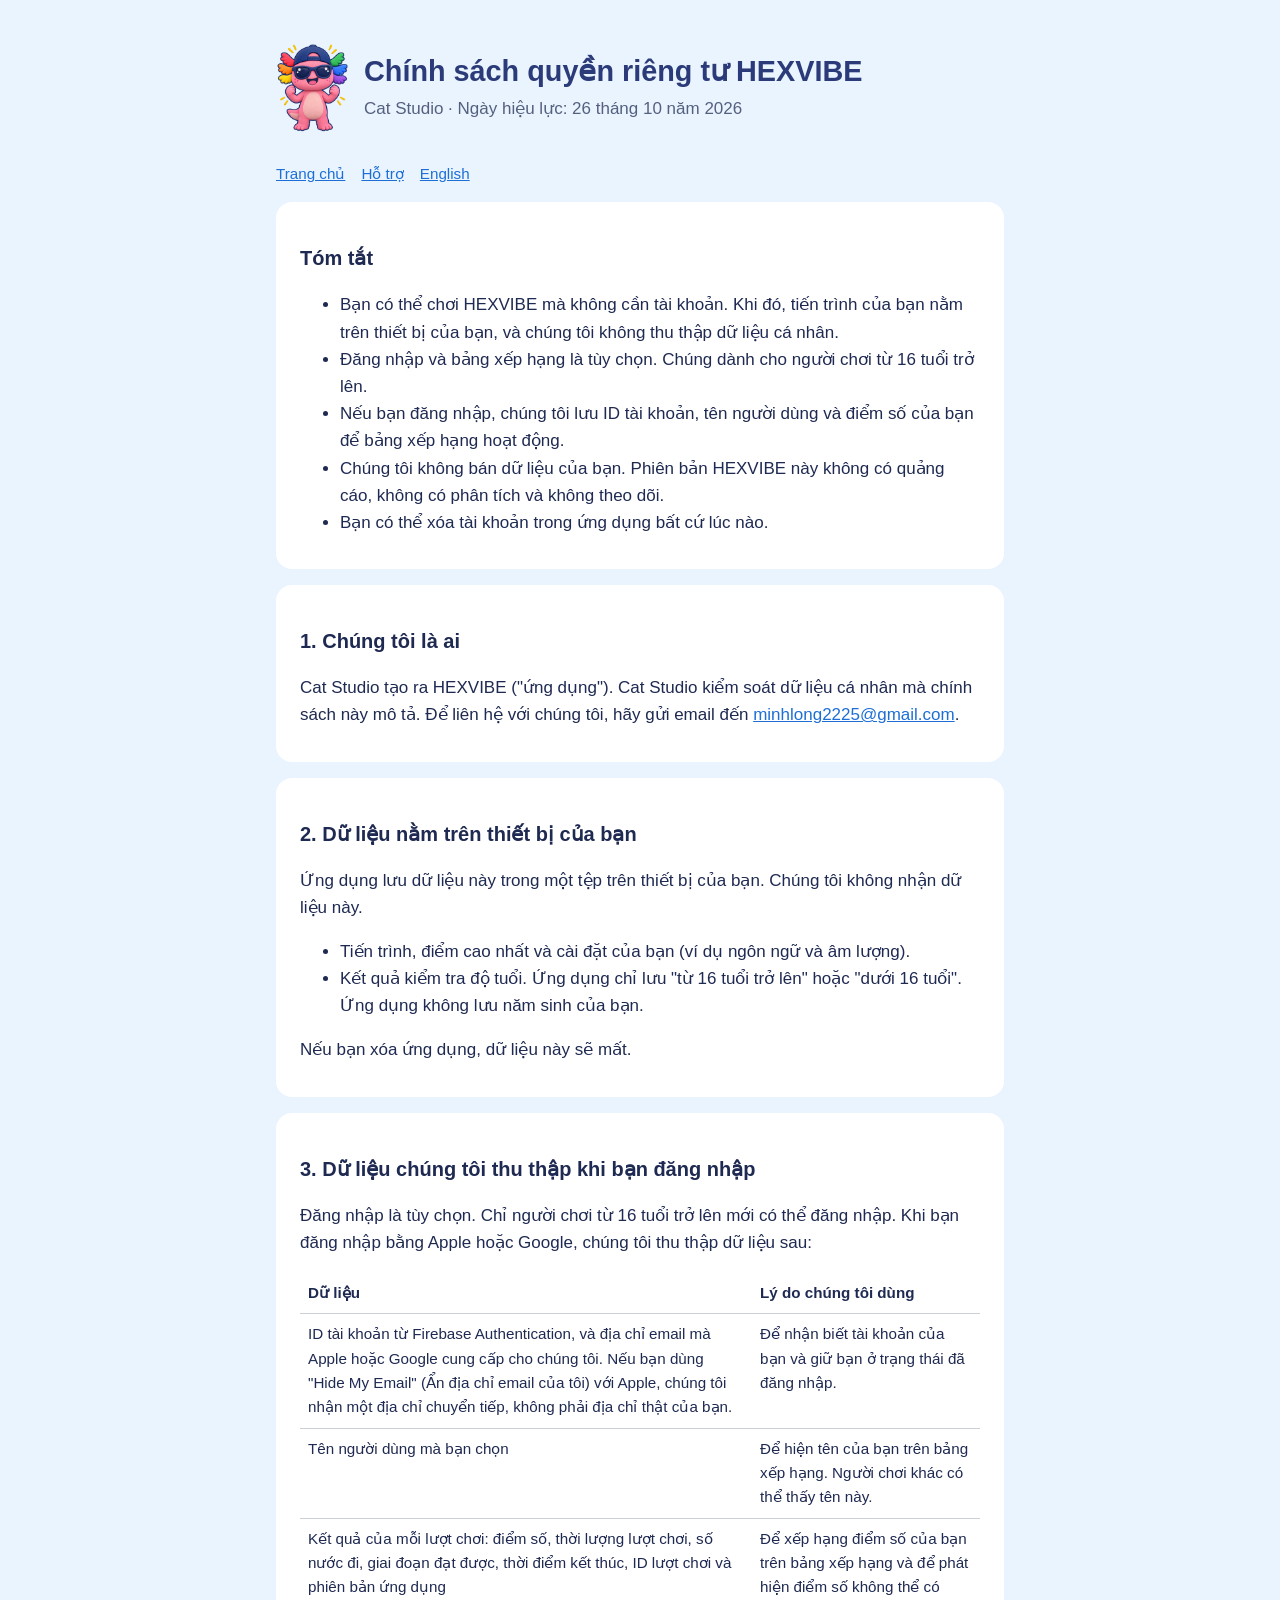
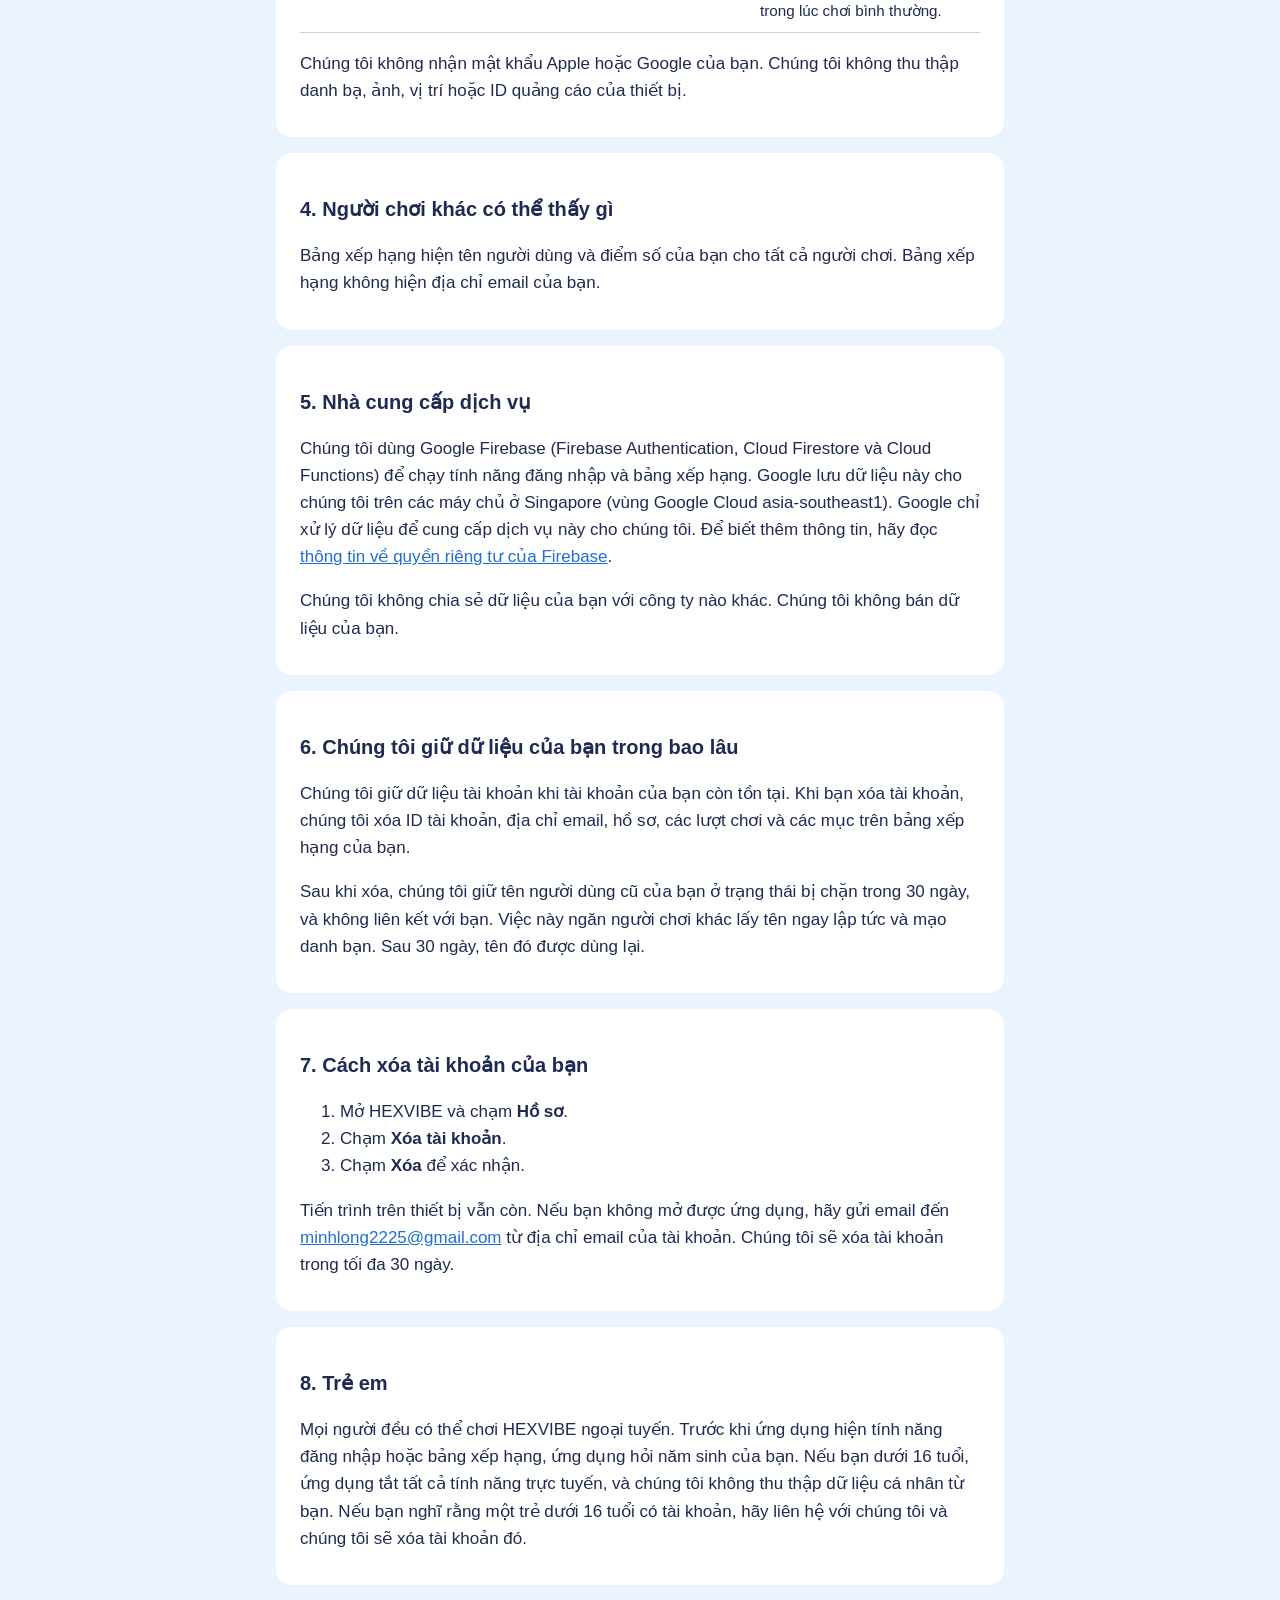
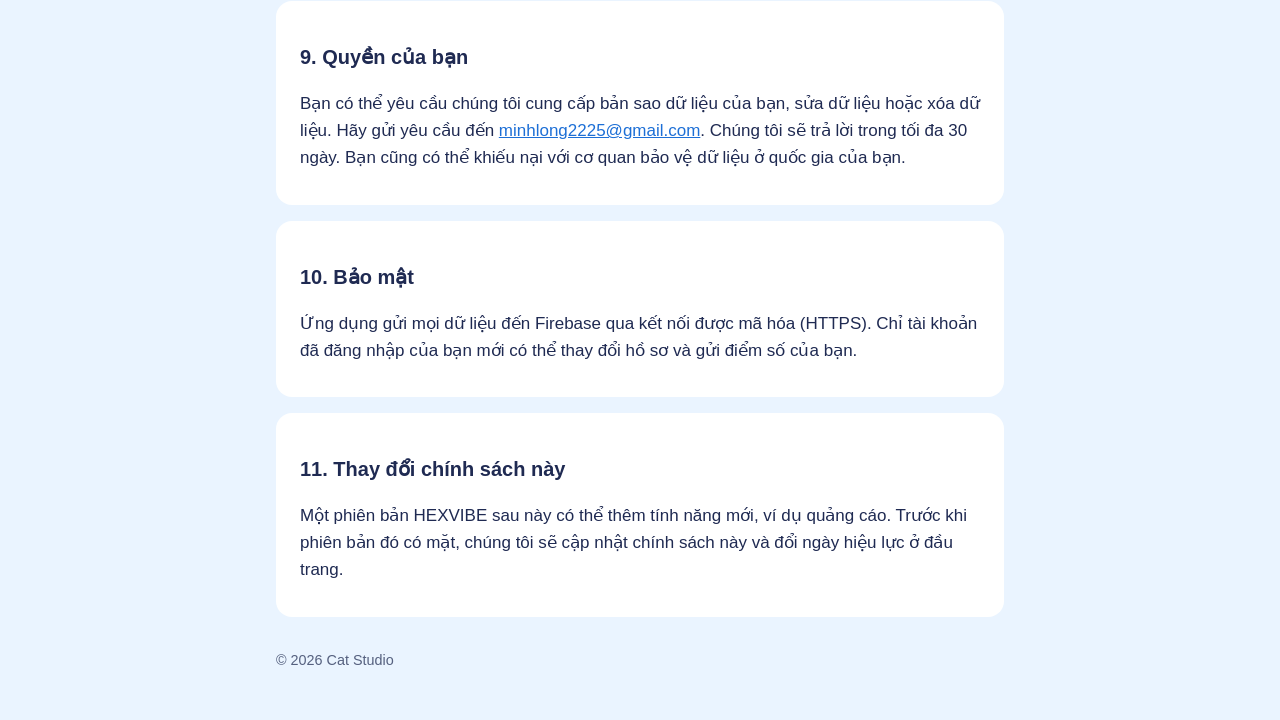
==== vi/privacy/index.html @ 13a6c1ae "Add the HEXVIBE support and privacy policy pages in English and Vietnamese" ====
<!doctype html>
<html lang="vi">
<head>
<meta charset="utf-8">
<meta name="viewport" content="width=device-width, initial-scale=1">
<title>Chính sách quyền riêng tư HEXVIBE</title>
<link rel="stylesheet" href="../../style.css">
</head>
<body>
<main>
<header>
  <img src="../../lolo.png" alt="LOLO, linh vật của HEXVIBE">
  <div>
    <h1>Chính sách quyền riêng tư HEXVIBE</h1>
    <p>Cat Studio · Ngày hiệu lực: 26 tháng 10 năm 2026</p>
  </div>
</header>
<nav><a href="../../">Trang chủ</a><a href="../support/">Hỗ trợ</a><a href="../../privacy/">English</a></nav>

<section>
<h2>Tóm tắt</h2>
<ul>
  <li>Bạn có thể chơi HEXVIBE mà không cần tài khoản. Khi đó, tiến trình của bạn nằm trên thiết bị của bạn, và chúng tôi không thu thập dữ liệu cá nhân.</li>
  <li>Đăng nhập và bảng xếp hạng là tùy chọn. Chúng dành cho người chơi từ 16 tuổi trở lên.</li>
  <li>Nếu bạn đăng nhập, chúng tôi lưu ID tài khoản, tên người dùng và điểm số của bạn để bảng xếp hạng hoạt động.</li>
  <li>Chúng tôi không bán dữ liệu của bạn. Phiên bản HEXVIBE này không có quảng cáo, không có phân tích và không theo dõi.</li>
  <li>Bạn có thể xóa tài khoản trong ứng dụng bất cứ lúc nào.</li>
</ul>
</section>

<section>
<h2>1. Chúng tôi là ai</h2>
<p>Cat Studio tạo ra HEXVIBE ("ứng dụng"). Cat Studio kiểm soát dữ liệu cá nhân mà chính sách này mô tả. Để liên hệ với chúng tôi, hãy gửi email đến <a href="mailto:minhlong2225@gmail.com">minhlong2225@gmail.com</a>.</p>
</section>

<section>
<h2>2. Dữ liệu nằm trên thiết bị của bạn</h2>
<p>Ứng dụng lưu dữ liệu này trong một tệp trên thiết bị của bạn. Chúng tôi không nhận dữ liệu này.</p>
<ul>
  <li>Tiến trình, điểm cao nhất và cài đặt của bạn (ví dụ ngôn ngữ và âm lượng).</li>
  <li>Kết quả kiểm tra độ tuổi. Ứng dụng chỉ lưu "từ 16 tuổi trở lên" hoặc "dưới 16 tuổi". Ứng dụng không lưu năm sinh của bạn.</li>
</ul>
<p>Nếu bạn xóa ứng dụng, dữ liệu này sẽ mất.</p>
</section>

<section>
<h2>3. Dữ liệu chúng tôi thu thập khi bạn đăng nhập</h2>
<p>Đăng nhập là tùy chọn. Chỉ người chơi từ 16 tuổi trở lên mới có thể đăng nhập. Khi bạn đăng nhập bằng Apple hoặc Google, chúng tôi thu thập dữ liệu sau:</p>
<table>
  <tr><th>Dữ liệu</th><th>Lý do chúng tôi dùng</th></tr>
  <tr><td>ID tài khoản từ Firebase Authentication, và địa chỉ email mà Apple hoặc Google cung cấp cho chúng tôi. Nếu bạn dùng "Hide My Email" (Ẩn địa chỉ email của tôi) với Apple, chúng tôi nhận một địa chỉ chuyển tiếp, không phải địa chỉ thật của bạn.</td><td>Để nhận biết tài khoản của bạn và giữ bạn ở trạng thái đã đăng nhập.</td></tr>
  <tr><td>Tên người dùng mà bạn chọn</td><td>Để hiện tên của bạn trên bảng xếp hạng. Người chơi khác có thể thấy tên này.</td></tr>
  <tr><td>Kết quả của mỗi lượt chơi: điểm số, thời lượng lượt chơi, số nước đi, giai đoạn đạt được, thời điểm kết thúc, ID lượt chơi và phiên bản ứng dụng</td><td>Để xếp hạng điểm số của bạn trên bảng xếp hạng và để phát hiện điểm số không thể có trong lúc chơi bình thường.</td></tr>
</table>
<p>Chúng tôi không nhận mật khẩu Apple hoặc Google của bạn. Chúng tôi không thu thập danh bạ, ảnh, vị trí hoặc ID quảng cáo của thiết bị.</p>
</section>

<section>
<h2>4. Người chơi khác có thể thấy gì</h2>
<p>Bảng xếp hạng hiện tên người dùng và điểm số của bạn cho tất cả người chơi. Bảng xếp hạng không hiện địa chỉ email của bạn.</p>
</section>

<section>
<h2>5. Nhà cung cấp dịch vụ</h2>
<p>Chúng tôi dùng Google Firebase (Firebase Authentication, Cloud Firestore và Cloud Functions) để chạy tính năng đăng nhập và bảng xếp hạng. Google lưu dữ liệu này cho chúng tôi trên các máy chủ ở Singapore (vùng Google Cloud asia-southeast1). Google chỉ xử lý dữ liệu để cung cấp dịch vụ này cho chúng tôi. Để biết thêm thông tin, hãy đọc <a href="https://firebase.google.com/support/privacy">thông tin về quyền riêng tư của Firebase</a>.</p>
<p>Chúng tôi không chia sẻ dữ liệu của bạn với công ty nào khác. Chúng tôi không bán dữ liệu của bạn.</p>
</section>

<section>
<h2>6. Chúng tôi giữ dữ liệu của bạn trong bao lâu</h2>
<p>Chúng tôi giữ dữ liệu tài khoản khi tài khoản của bạn còn tồn tại. Khi bạn xóa tài khoản, chúng tôi xóa ID tài khoản, địa chỉ email, hồ sơ, các lượt chơi và các mục trên bảng xếp hạng của bạn.</p>
<p>Sau khi xóa, chúng tôi giữ tên người dùng cũ của bạn ở trạng thái bị chặn trong 30 ngày, và không liên kết với bạn. Việc này ngăn người chơi khác lấy tên ngay lập tức và mạo danh bạn. Sau 30 ngày, tên đó được dùng lại.</p>
</section>

<section>
<h2>7. Cách xóa tài khoản của bạn</h2>
<ol>
  <li>Mở HEXVIBE và chạm <strong>Hồ sơ</strong>.</li>
  <li>Chạm <strong>Xóa tài khoản</strong>.</li>
  <li>Chạm <strong>Xóa</strong> để xác nhận.</li>
</ol>
<p>Tiến trình trên thiết bị vẫn còn. Nếu bạn không mở được ứng dụng, hãy gửi email đến <a href="mailto:minhlong2225@gmail.com">minhlong2225@gmail.com</a> từ địa chỉ email của tài khoản. Chúng tôi sẽ xóa tài khoản trong tối đa 30 ngày.</p>
</section>

<section>
<h2>8. Trẻ em</h2>
<p>Mọi người đều có thể chơi HEXVIBE ngoại tuyến. Trước khi ứng dụng hiện tính năng đăng nhập hoặc bảng xếp hạng, ứng dụng hỏi năm sinh của bạn. Nếu bạn dưới 16 tuổi, ứng dụng tắt tất cả tính năng trực tuyến, và chúng tôi không thu thập dữ liệu cá nhân từ bạn. Nếu bạn nghĩ rằng một trẻ dưới 16 tuổi có tài khoản, hãy liên hệ với chúng tôi và chúng tôi sẽ xóa tài khoản đó.</p>
</section>

<section>
<h2>9. Quyền của bạn</h2>
<p>Bạn có thể yêu cầu chúng tôi cung cấp bản sao dữ liệu của bạn, sửa dữ liệu hoặc xóa dữ liệu. Hãy gửi yêu cầu đến <a href="mailto:minhlong2225@gmail.com">minhlong2225@gmail.com</a>. Chúng tôi sẽ trả lời trong tối đa 30 ngày. Bạn cũng có thể khiếu nại với cơ quan bảo vệ dữ liệu ở quốc gia của bạn.</p>
</section>

<section>
<h2>10. Bảo mật</h2>
<p>Ứng dụng gửi mọi dữ liệu đến Firebase qua kết nối được mã hóa (HTTPS). Chỉ tài khoản đã đăng nhập của bạn mới có thể thay đổi hồ sơ và gửi điểm số của bạn.</p>
</section>

<section>
<h2>11. Thay đổi chính sách này</h2>
<p>Một phiên bản HEXVIBE sau này có thể thêm tính năng mới, ví dụ quảng cáo. Trước khi phiên bản đó có mặt, chúng tôi sẽ cập nhật chính sách này và đổi ngày hiệu lực ở đầu trang.</p>
</section>

<footer>© 2026 Cat Studio</footer>
</main>
</body>
</html>
---- style.css ----
:root {
  --bg: #eaf4ff;
  --card: #ffffff;
  --ink: #1f2a52;
  --muted: #55607f;
  --accent: #2b3a78;
  --link: #1d6fd6;
}
@media (prefers-color-scheme: dark) {
  :root {
    --bg: #111a33;
    --card: #1b2648;
    --ink: #eef2ff;
    --muted: #b5bfdc;
    --accent: #ffd34d;
    --link: #8ec5ff;
  }
}
* { box-sizing: border-box; }
body {
  margin: 0;
  background: var(--bg);
  color: var(--ink);
  font: 17px/1.6 -apple-system, BlinkMacSystemFont, "Segoe UI", Roboto, sans-serif;
}
main {
  max-width: 760px;
  margin: 0 auto;
  padding: 32px 16px 48px;
}
header { display: flex; align-items: center; gap: 16px; margin-bottom: 24px; }
header img { width: 72px; height: auto; }
header p { margin: 0; color: var(--muted); }
h1 { margin: 0; font-size: 1.8rem; color: var(--accent); }
h2 { margin-top: 2rem; font-size: 1.25rem; }
section, .card {
  background: var(--card);
  border-radius: 16px;
  padding: 8px 24px 16px;
  margin-bottom: 16px;
}
a { color: var(--link); }
nav { margin-bottom: 16px; font-size: 0.95rem; }
nav a { margin-right: 16px; }
table { border-collapse: collapse; width: 100%; font-size: 0.95rem; }
th, td { text-align: left; padding: 8px; border-bottom: 1px solid color-mix(in srgb, var(--muted) 30%, transparent); vertical-align: top; }
footer { margin-top: 32px; color: var(--muted); font-size: 0.9rem; }
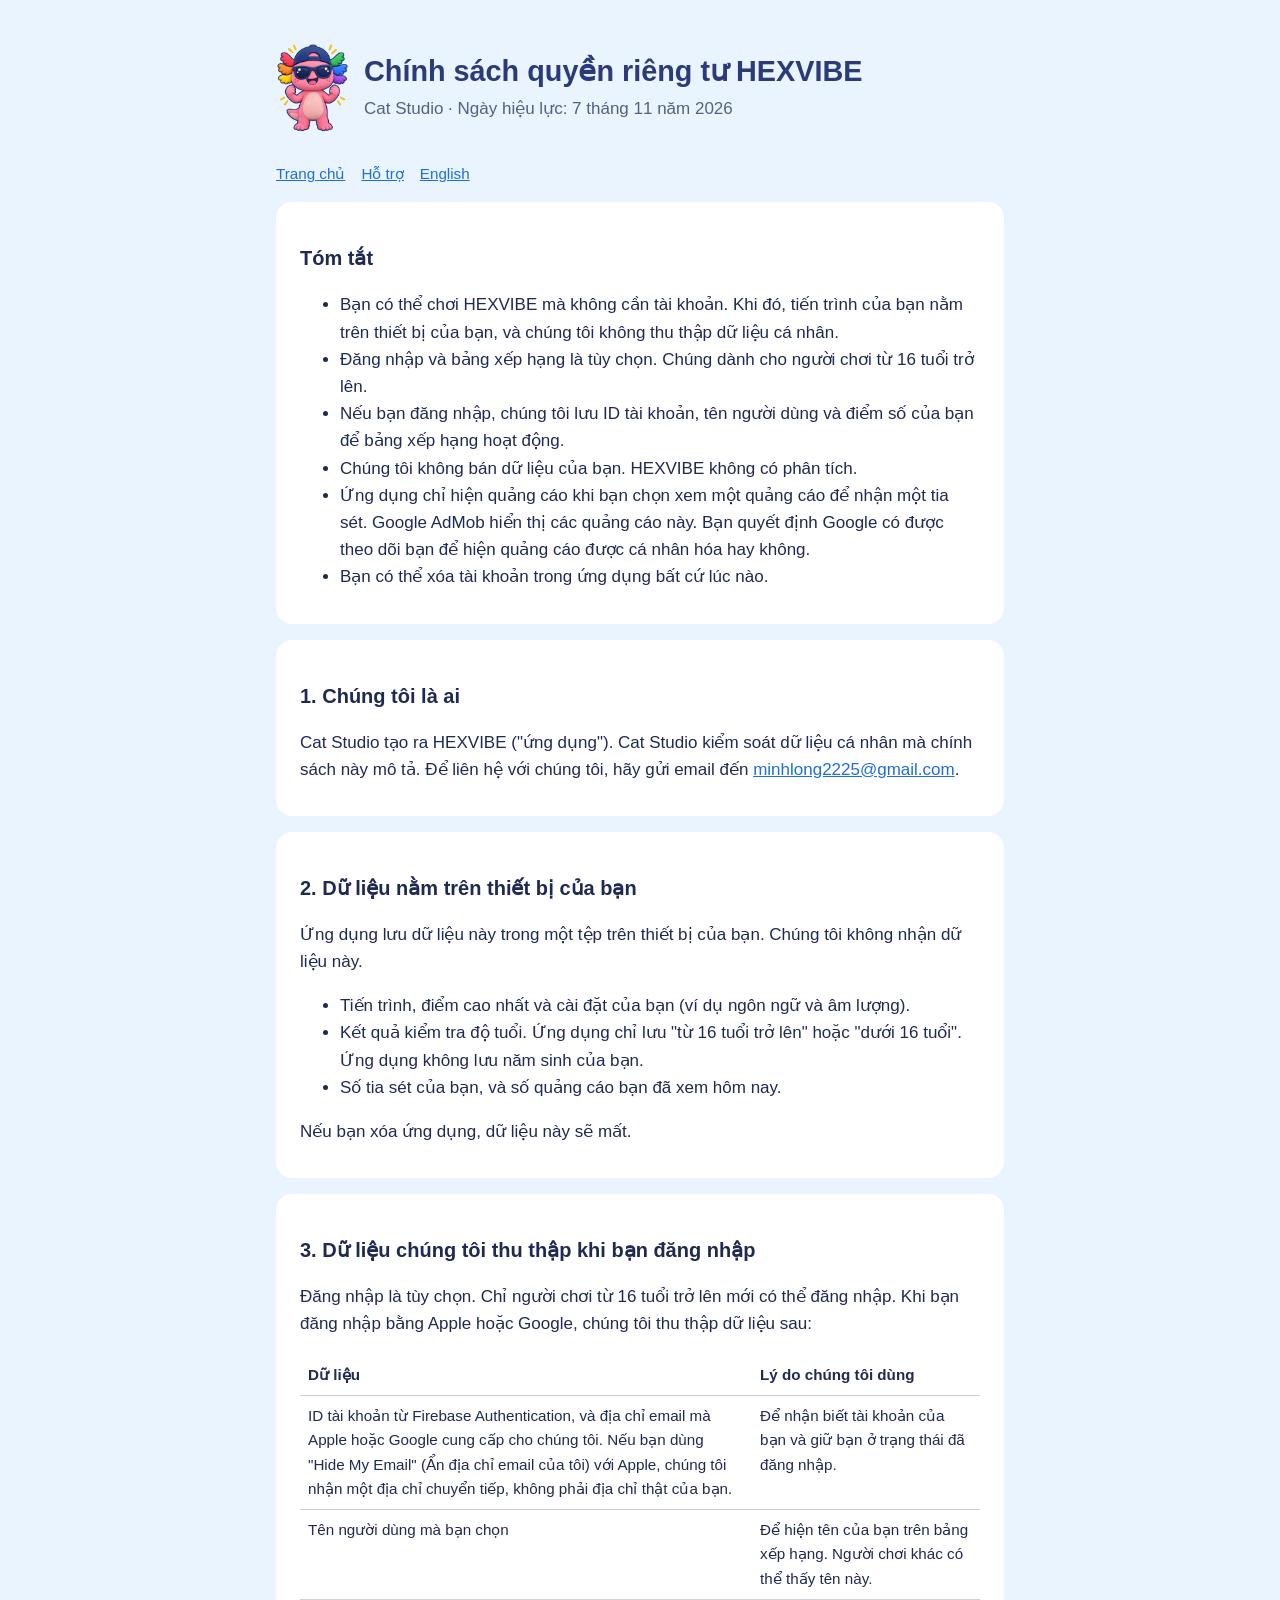
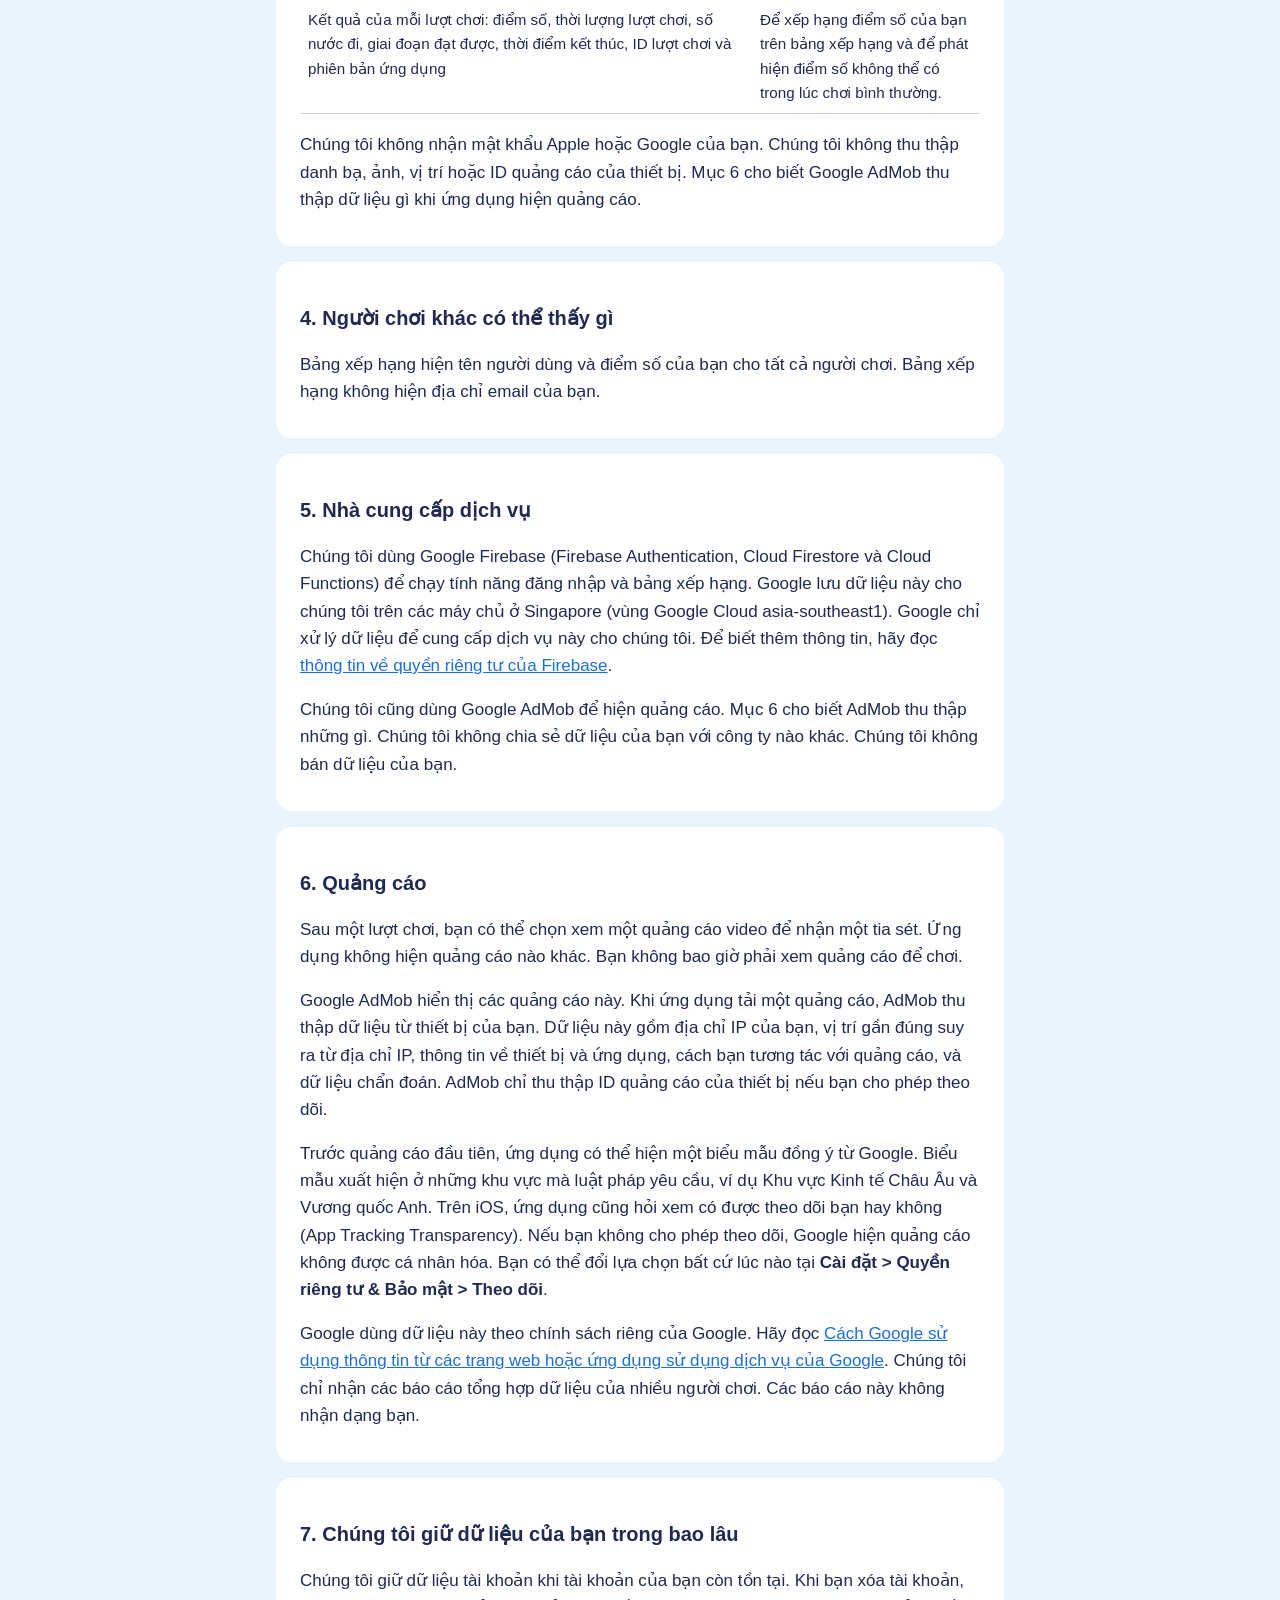
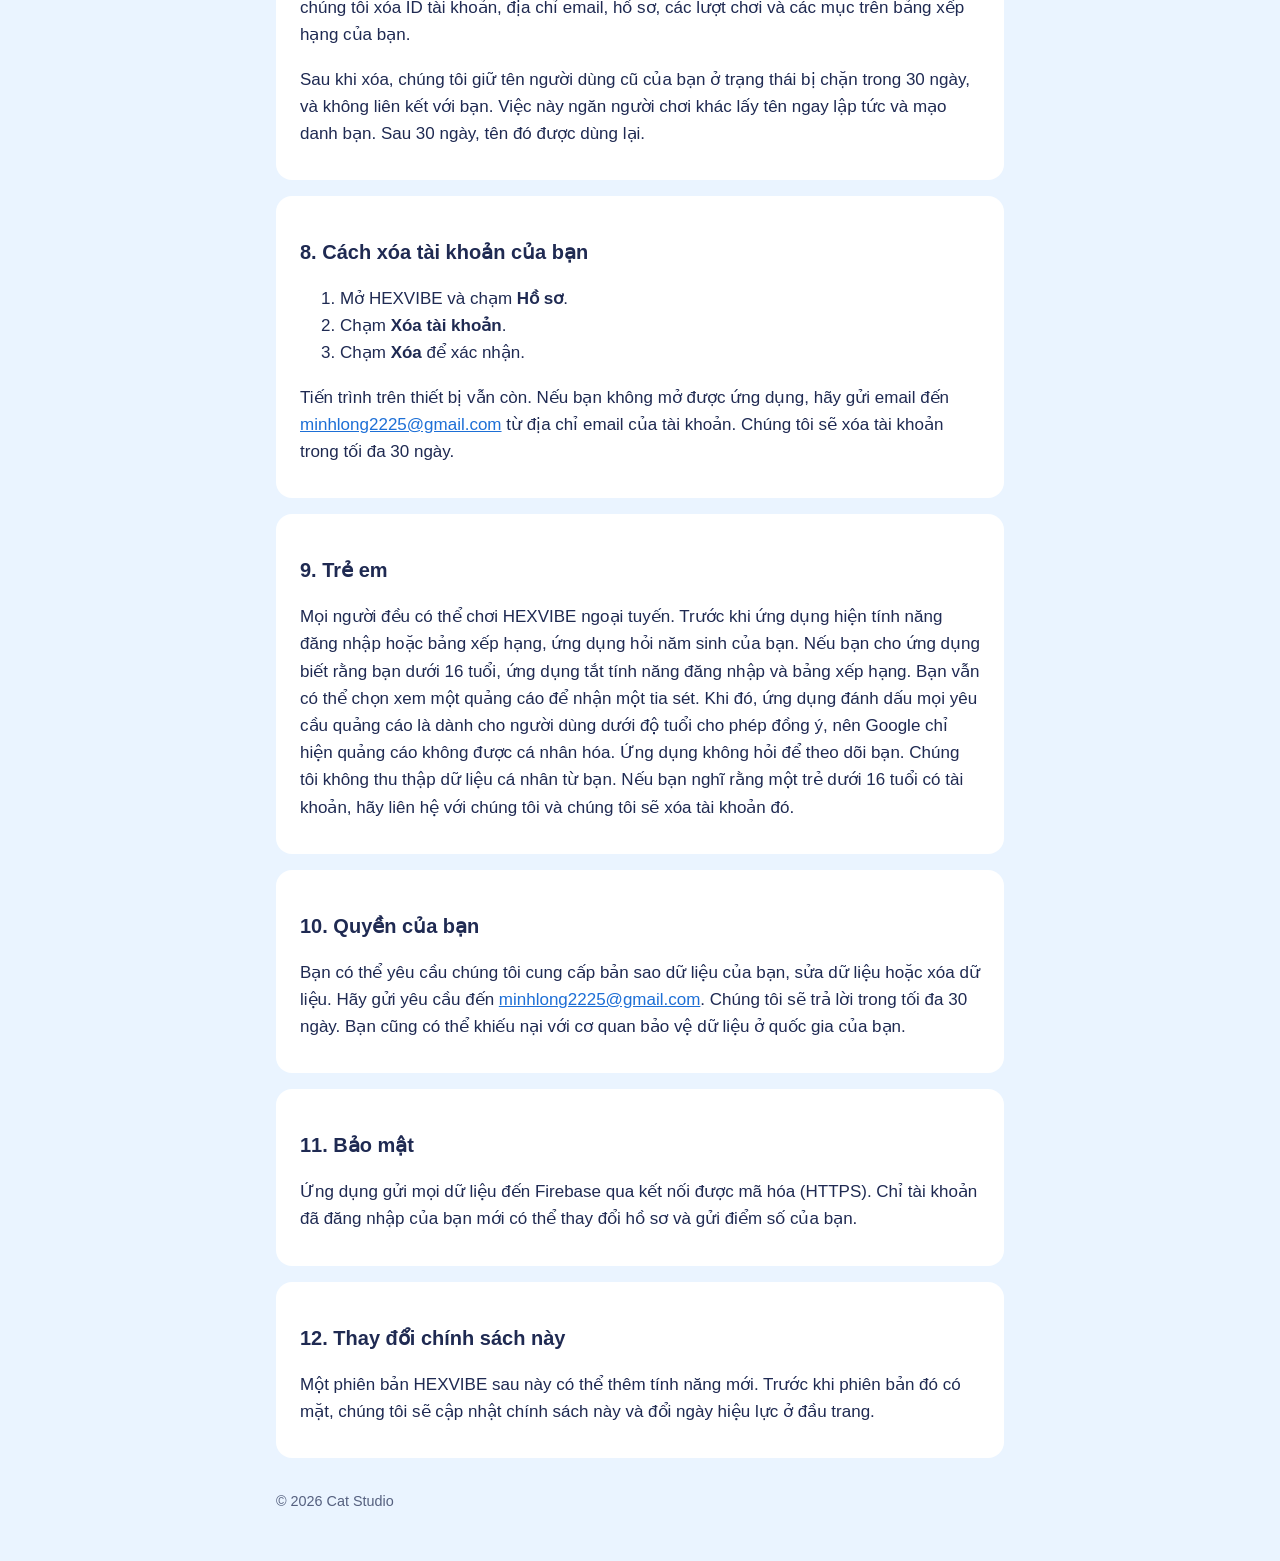
==== commit 5e3079fd: "Disclose the rewarded ads from Google AdMob in the privacy policy HEXVIBE now shows a rewarded video" ====
--- a/vi/privacy/index.html
+++ b/vi/privacy/index.html
@@ -12,7 +12,7 @@
   <img src="../../lolo.png" alt="LOLO, linh vật của HEXVIBE">
   <div>
     <h1>Chính sách quyền riêng tư HEXVIBE</h1>
-    <p>Cat Studio · Ngày hiệu lực: 26 tháng 10 năm 2026</p>
+    <p>Cat Studio · Ngày hiệu lực: 7 tháng 11 năm 2026</p>
   </div>
 </header>
 <nav><a href="../../">Trang chủ</a><a href="../support/">Hỗ trợ</a><a href="../../privacy/">English</a></nav>
@@ -23,7 +23,8 @@
   <li>Bạn có thể chơi HEXVIBE mà không cần tài khoản. Khi đó, tiến trình của bạn nằm trên thiết bị của bạn, và chúng tôi không thu thập dữ liệu cá nhân.</li>
   <li>Đăng nhập và bảng xếp hạng là tùy chọn. Chúng dành cho người chơi từ 16 tuổi trở lên.</li>
   <li>Nếu bạn đăng nhập, chúng tôi lưu ID tài khoản, tên người dùng và điểm số của bạn để bảng xếp hạng hoạt động.</li>
-  <li>Chúng tôi không bán dữ liệu của bạn. Phiên bản HEXVIBE này không có quảng cáo, không có phân tích và không theo dõi.</li>
+  <li>Chúng tôi không bán dữ liệu của bạn. HEXVIBE không có phân tích.</li>
+  <li>Ứng dụng chỉ hiện quảng cáo khi bạn chọn xem một quảng cáo để nhận một tia sét. Google AdMob hiển thị các quảng cáo này. Bạn quyết định Google có được theo dõi bạn để hiện quảng cáo được cá nhân hóa hay không.</li>
   <li>Bạn có thể xóa tài khoản trong ứng dụng bất cứ lúc nào.</li>
 </ul>
 </section>
@@ -39,6 +40,7 @@
 <ul>
   <li>Tiến trình, điểm cao nhất và cài đặt của bạn (ví dụ ngôn ngữ và âm lượng).</li>
   <li>Kết quả kiểm tra độ tuổi. Ứng dụng chỉ lưu "từ 16 tuổi trở lên" hoặc "dưới 16 tuổi". Ứng dụng không lưu năm sinh của bạn.</li>
+  <li>Số tia sét của bạn, và số quảng cáo bạn đã xem hôm nay.</li>
 </ul>
 <p>Nếu bạn xóa ứng dụng, dữ liệu này sẽ mất.</p>
 </section>
@@ -52,7 +54,7 @@
   <tr><td>Tên người dùng mà bạn chọn</td><td>Để hiện tên của bạn trên bảng xếp hạng. Người chơi khác có thể thấy tên này.</td></tr>
   <tr><td>Kết quả của mỗi lượt chơi: điểm số, thời lượng lượt chơi, số nước đi, giai đoạn đạt được, thời điểm kết thúc, ID lượt chơi và phiên bản ứng dụng</td><td>Để xếp hạng điểm số của bạn trên bảng xếp hạng và để phát hiện điểm số không thể có trong lúc chơi bình thường.</td></tr>
 </table>
-<p>Chúng tôi không nhận mật khẩu Apple hoặc Google của bạn. Chúng tôi không thu thập danh bạ, ảnh, vị trí hoặc ID quảng cáo của thiết bị.</p>
+<p>Chúng tôi không nhận mật khẩu Apple hoặc Google của bạn. Chúng tôi không thu thập danh bạ, ảnh, vị trí hoặc ID quảng cáo của thiết bị. Mục 6 cho biết Google AdMob thu thập dữ liệu gì khi ứng dụng hiện quảng cáo.</p>
 </section>
 
 <section>
@@ -63,17 +65,25 @@
 <section>
 <h2>5. Nhà cung cấp dịch vụ</h2>
 <p>Chúng tôi dùng Google Firebase (Firebase Authentication, Cloud Firestore và Cloud Functions) để chạy tính năng đăng nhập và bảng xếp hạng. Google lưu dữ liệu này cho chúng tôi trên các máy chủ ở Singapore (vùng Google Cloud asia-southeast1). Google chỉ xử lý dữ liệu để cung cấp dịch vụ này cho chúng tôi. Để biết thêm thông tin, hãy đọc <a href="https://firebase.google.com/support/privacy">thông tin về quyền riêng tư của Firebase</a>.</p>
-<p>Chúng tôi không chia sẻ dữ liệu của bạn với công ty nào khác. Chúng tôi không bán dữ liệu của bạn.</p>
+<p>Chúng tôi cũng dùng Google AdMob để hiện quảng cáo. Mục 6 cho biết AdMob thu thập những gì. Chúng tôi không chia sẻ dữ liệu của bạn với công ty nào khác. Chúng tôi không bán dữ liệu của bạn.</p>
 </section>
 
 <section>
-<h2>6. Chúng tôi giữ dữ liệu của bạn trong bao lâu</h2>
+<h2>6. Quảng cáo</h2>
+<p>Sau một lượt chơi, bạn có thể chọn xem một quảng cáo video để nhận một tia sét. Ứng dụng không hiện quảng cáo nào khác. Bạn không bao giờ phải xem quảng cáo để chơi.</p>
+<p>Google AdMob hiển thị các quảng cáo này. Khi ứng dụng tải một quảng cáo, AdMob thu thập dữ liệu từ thiết bị của bạn. Dữ liệu này gồm địa chỉ IP của bạn, vị trí gần đúng suy ra từ địa chỉ IP, thông tin về thiết bị và ứng dụng, cách bạn tương tác với quảng cáo, và dữ liệu chẩn đoán. AdMob chỉ thu thập ID quảng cáo của thiết bị nếu bạn cho phép theo dõi.</p>
+<p>Trước quảng cáo đầu tiên, ứng dụng có thể hiện một biểu mẫu đồng ý từ Google. Biểu mẫu xuất hiện ở những khu vực mà luật pháp yêu cầu, ví dụ Khu vực Kinh tế Châu Âu và Vương quốc Anh. Trên iOS, ứng dụng cũng hỏi xem có được theo dõi bạn hay không (App Tracking Transparency). Nếu bạn không cho phép theo dõi, Google hiện quảng cáo không được cá nhân hóa. Bạn có thể đổi lựa chọn bất cứ lúc nào tại <strong>Cài đặt &gt; Quyền riêng tư &amp; Bảo mật &gt; Theo dõi</strong>.</p>
+<p>Google dùng dữ liệu này theo chính sách riêng của Google. Hãy đọc <a href="https://policies.google.com/technologies/partner-sites">Cách Google sử dụng thông tin từ các trang web hoặc ứng dụng sử dụng dịch vụ của Google</a>. Chúng tôi chỉ nhận các báo cáo tổng hợp dữ liệu của nhiều người chơi. Các báo cáo này không nhận dạng bạn.</p>
+</section>
+
+<section>
+<h2>7. Chúng tôi giữ dữ liệu của bạn trong bao lâu</h2>
 <p>Chúng tôi giữ dữ liệu tài khoản khi tài khoản của bạn còn tồn tại. Khi bạn xóa tài khoản, chúng tôi xóa ID tài khoản, địa chỉ email, hồ sơ, các lượt chơi và các mục trên bảng xếp hạng của bạn.</p>
 <p>Sau khi xóa, chúng tôi giữ tên người dùng cũ của bạn ở trạng thái bị chặn trong 30 ngày, và không liên kết với bạn. Việc này ngăn người chơi khác lấy tên ngay lập tức và mạo danh bạn. Sau 30 ngày, tên đó được dùng lại.</p>
 </section>
 
 <section>
-<h2>7. Cách xóa tài khoản của bạn</h2>
+<h2>8. Cách xóa tài khoản của bạn</h2>
 <ol>
   <li>Mở HEXVIBE và chạm <strong>Hồ sơ</strong>.</li>
   <li>Chạm <strong>Xóa tài khoản</strong>.</li>
@@ -83,23 +93,23 @@
 </section>
 
 <section>
-<h2>8. Trẻ em</h2>
-<p>Mọi người đều có thể chơi HEXVIBE ngoại tuyến. Trước khi ứng dụng hiện tính năng đăng nhập hoặc bảng xếp hạng, ứng dụng hỏi năm sinh của bạn. Nếu bạn dưới 16 tuổi, ứng dụng tắt tất cả tính năng trực tuyến, và chúng tôi không thu thập dữ liệu cá nhân từ bạn. Nếu bạn nghĩ rằng một trẻ dưới 16 tuổi có tài khoản, hãy liên hệ với chúng tôi và chúng tôi sẽ xóa tài khoản đó.</p>
+<h2>9. Trẻ em</h2>
+<p>Mọi người đều có thể chơi HEXVIBE ngoại tuyến. Trước khi ứng dụng hiện tính năng đăng nhập hoặc bảng xếp hạng, ứng dụng hỏi năm sinh của bạn. Nếu bạn cho ứng dụng biết rằng bạn dưới 16 tuổi, ứng dụng tắt tính năng đăng nhập và bảng xếp hạng. Bạn vẫn có thể chọn xem một quảng cáo để nhận một tia sét. Khi đó, ứng dụng đánh dấu mọi yêu cầu quảng cáo là dành cho người dùng dưới độ tuổi cho phép đồng ý, nên Google chỉ hiện quảng cáo không được cá nhân hóa. Ứng dụng không hỏi để theo dõi bạn. Chúng tôi không thu thập dữ liệu cá nhân từ bạn. Nếu bạn nghĩ rằng một trẻ dưới 16 tuổi có tài khoản, hãy liên hệ với chúng tôi và chúng tôi sẽ xóa tài khoản đó.</p>
 </section>
 
 <section>
-<h2>9. Quyền của bạn</h2>
+<h2>10. Quyền của bạn</h2>
 <p>Bạn có thể yêu cầu chúng tôi cung cấp bản sao dữ liệu của bạn, sửa dữ liệu hoặc xóa dữ liệu. Hãy gửi yêu cầu đến <a href="mailto:minhlong2225@gmail.com">minhlong2225@gmail.com</a>. Chúng tôi sẽ trả lời trong tối đa 30 ngày. Bạn cũng có thể khiếu nại với cơ quan bảo vệ dữ liệu ở quốc gia của bạn.</p>
 </section>
 
 <section>
-<h2>10. Bảo mật</h2>
+<h2>11. Bảo mật</h2>
 <p>Ứng dụng gửi mọi dữ liệu đến Firebase qua kết nối được mã hóa (HTTPS). Chỉ tài khoản đã đăng nhập của bạn mới có thể thay đổi hồ sơ và gửi điểm số của bạn.</p>
 </section>
 
 <section>
-<h2>11. Thay đổi chính sách này</h2>
-<p>Một phiên bản HEXVIBE sau này có thể thêm tính năng mới, ví dụ quảng cáo. Trước khi phiên bản đó có mặt, chúng tôi sẽ cập nhật chính sách này và đổi ngày hiệu lực ở đầu trang.</p>
+<h2>12. Thay đổi chính sách này</h2>
+<p>Một phiên bản HEXVIBE sau này có thể thêm tính năng mới. Trước khi phiên bản đó có mặt, chúng tôi sẽ cập nhật chính sách này và đổi ngày hiệu lực ở đầu trang.</p>
 </section>
 
 <footer>© 2026 Cat Studio</footer>
